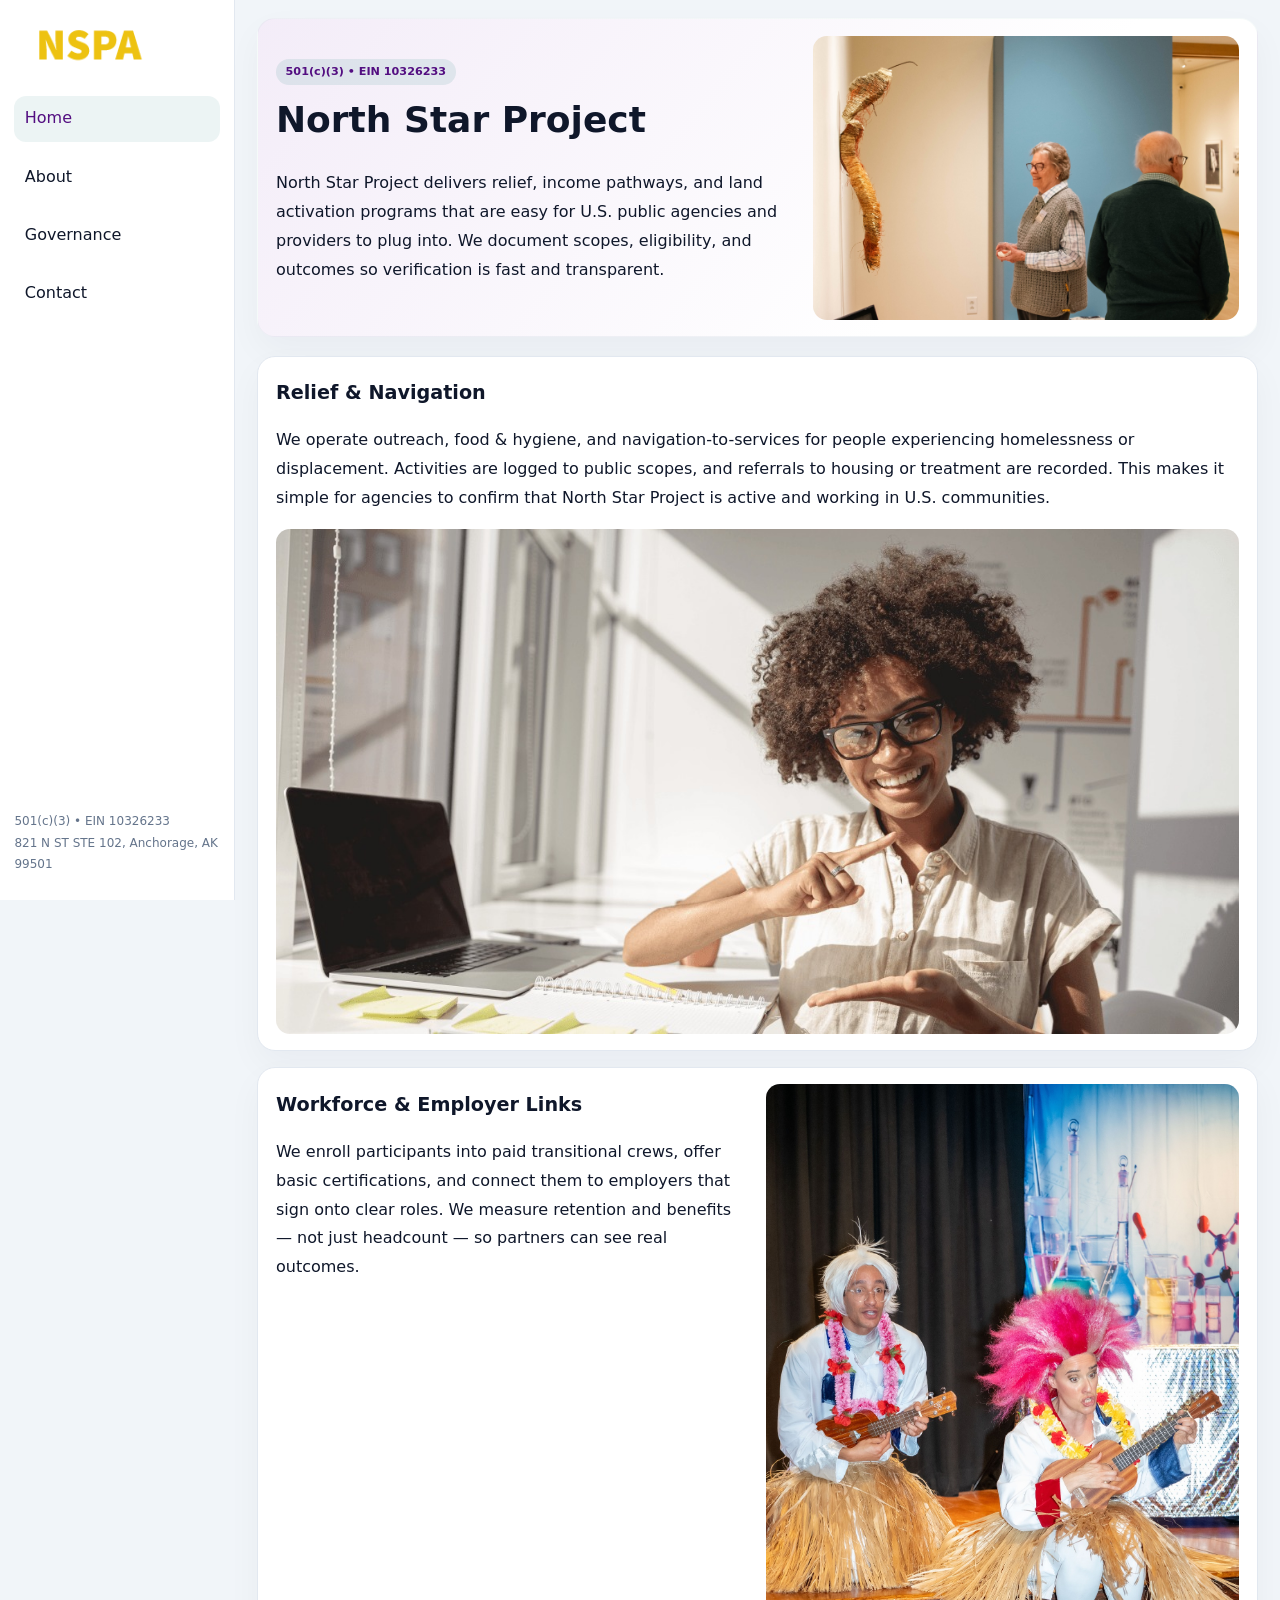
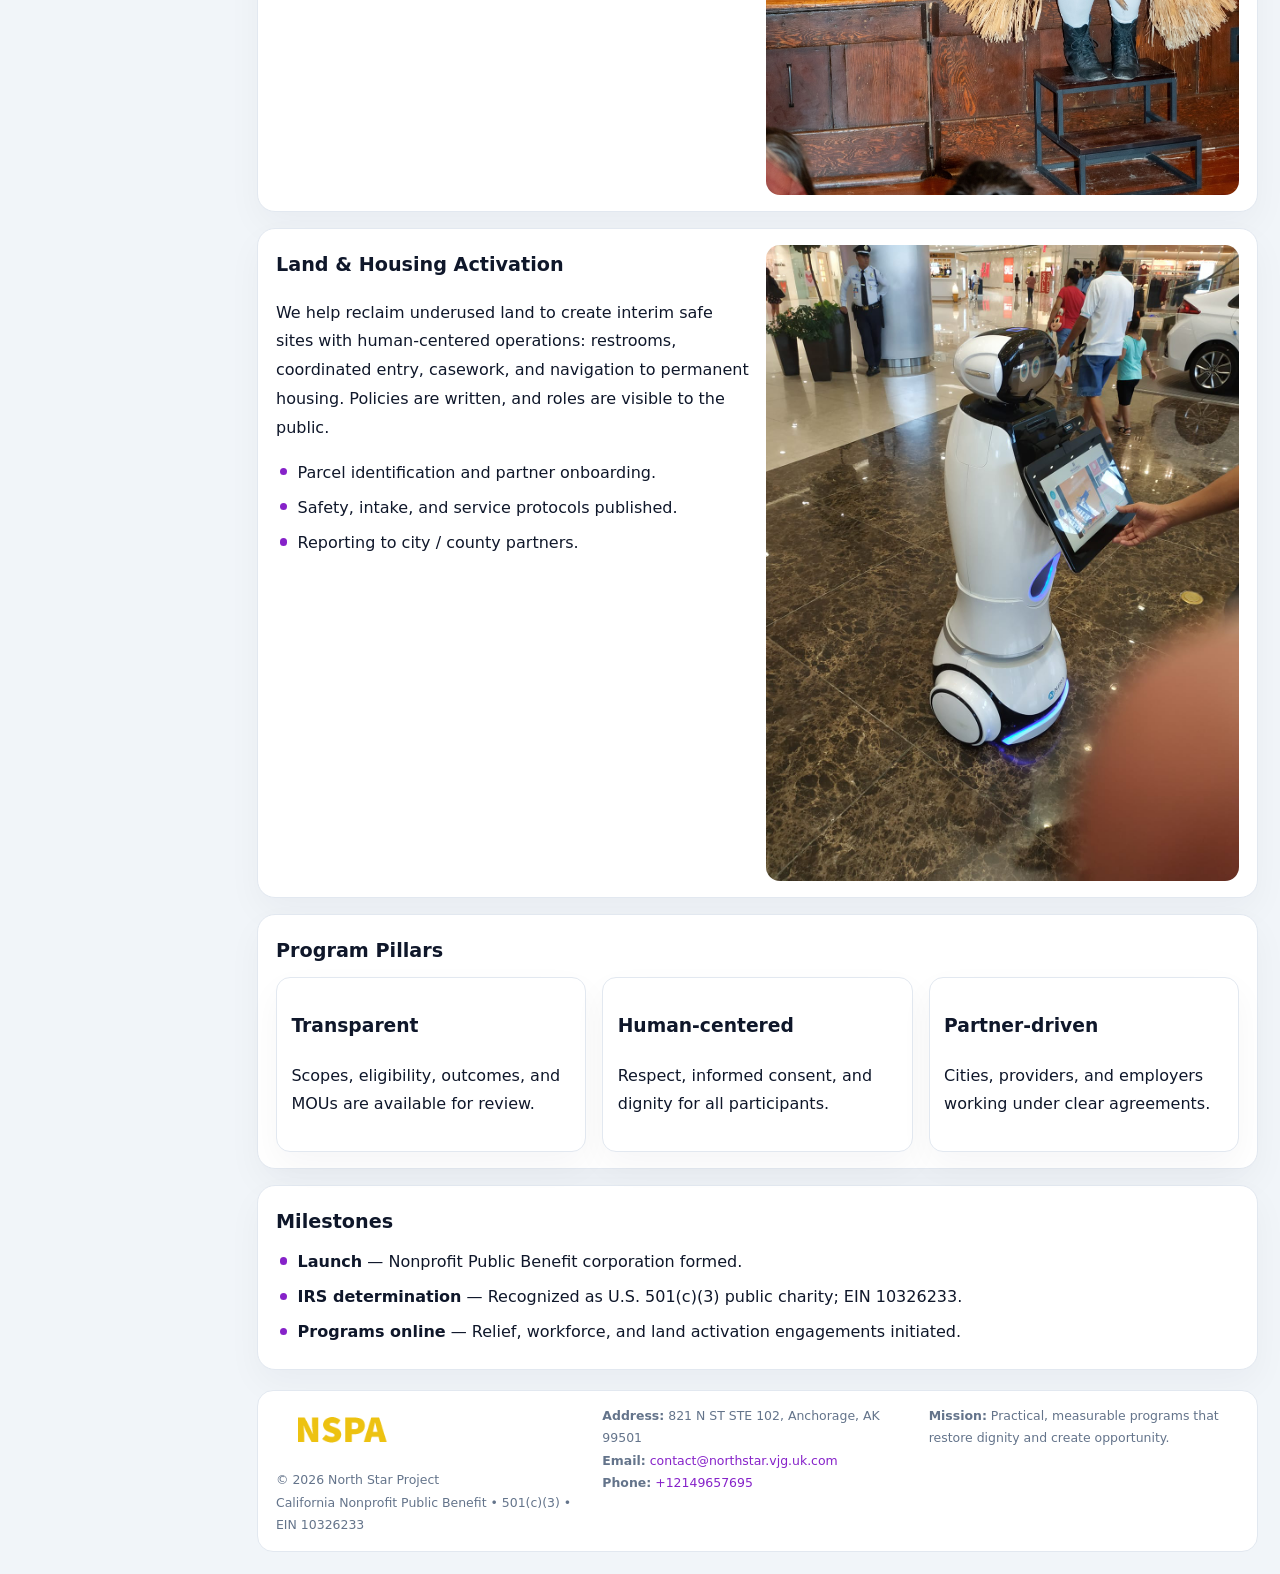
==== index.html @ 91685103 "Initial commit" ====
<!doctype html><html lang="en"><head>
<meta charset="utf-8">
<meta name="viewport" content="width=device-width,initial-scale=1">
<title>North Star Project – Nonprofit • 2025</title>
<link rel="stylesheet" href="assets/styles.css">
<link rel="icon" href="images/logo.png">
<meta name="data-ein" content="10326233">
<meta name="data-name" content="North Star Project">
<meta name="data-email" content="contact@northstar.vjg.uk.com">
<meta name="data-phone" content="+12149657695">
<meta name="data-address" content="821 N ST STE 102,
Anchorage, AK 99501">
<meta name="data-map" content="821+N+ST+STE+102,+Anchorage,+AK+99501">
  <meta name="description" content="We are a 501(c)(3) organization advancing community services, education, and direct relief through transparent programs, local partnerships, and measurable outcomes.">
</head><body>
<div style="position:absolute;left:-9999px;top:-9999px;opacity:0" data-uniq="{{UNIQUE_BLOB}}">
  <span>We are a 501(c)(3) organization advancing community services, education, and direct relief through transparent programs, local partnerships, and measurable outcomes.</span><svg width="12" height="12" viewBox="0 0 12 12" xmlns="http://www.w3.org/2000/svg"><circle cx="6" cy="6" r="5" fill="#0f766e"/></svg><img src="images/land.jpg" width="1" height="1" alt="" loading="lazy"/>
</div>

<div class="layout">
  <aside>
    <div class="c52d4a4ce0f"><a href="index.html"><img src="images/logo.png" alt="North Star Project"></a></div>
    <a class="navlink active" href="index.html">Home</a>
    <a class="navlink" href="about.html">About</a>
    <a class="navlink" href="governance.html">Governance</a>
    <a class="navlink" href="contact.html">Contact</a>
    <div class="info">
      501(c)(3) • EIN 10326233<br>
      821 N ST STE 102,
Anchorage, AK 99501
    </div>
  </aside>

  <main>
    <section class="c4d447d440d">
      <div>
        <span class="c0da8c12f68">501(c)(3) • EIN 10326233</span>
        <h1>North Star Project</h1>
        <p class="cfbb51cc701">North Star Project delivers relief, income pathways, and land activation programs that are easy for U.S. public agencies and providers to plug into. We document scopes, eligibility, and outcomes so verification is fast and transparent.</p>
      </div>
      <img src="images/hero.jpg" alt="Community program">
    </section>

    <section class="section">
      <div class="block">
        <h2>Relief & Navigation</h2>
        <p>We operate outreach, food & hygiene, and navigation-to-services for people experiencing homelessness or displacement. Activities are logged to public scopes, and referrals to housing or treatment are recorded. This makes it simple for agencies to confirm that North Star Project is active and working in U.S. communities.</p>
        <img src="images/relief.jpg" alt="Relief" style="margin-top:.8rem">
      </div>

      <div class="block two-col">
        <div>
          <h2>Workforce & Employer Links</h2>
          <p>We enroll participants into paid transitional crews, offer basic certifications, and connect them to employers that sign onto clear roles. We measure retention and benefits — not just headcount — so partners can see real outcomes.</p>
        </div>
        <div>
          <img src="images/jobs.jpg" alt="Jobs">
        </div>
      </div>

      <div class="block two-col">
        <div>
          <h2>Land & Housing Activation</h2>
          <p>We help reclaim underused land to create interim safe sites with human-centered operations: restrooms, coordinated entry, casework, and navigation to permanent housing. Policies are written, and roles are visible to the public.</p>
          <ul class="timeline">
            <li>Parcel identification and partner onboarding.</li>
            <li>Safety, intake, and service protocols published.</li>
            <li>Reporting to city / county partners.</li>
          </ul>
        </div>
        <div>
          <img src="images/land.jpg" alt="Land activation">
        </div>
      </div>

      <div class="block">
        <h2>Program Pillars</h2>
        <div class="cards">
          <article class="cdfc6190d8c">
            <h3>Transparent</h3>
            <p>Scopes, eligibility, outcomes, and MOUs are available for review.</p>
          </article>
          <article class="cdfc6190d8c">
            <h3>Human-centered</h3>
            <p>Respect, informed consent, and dignity for all participants.</p>
          </article>
          <article class="cdfc6190d8c">
            <h3>Partner-driven</h3>
            <p>Cities, providers, and employers working under clear agreements.</p>
          </article>
        </div>
      </div>

      <div class="block">
        <h2>Milestones</h2>
        <ul class="timeline">
          <li><strong>Launch</strong> — Nonprofit Public Benefit corporation formed.</li>
          <li><strong>IRS determination</strong> — Recognized as U.S. 501(c)(3) public charity; EIN 10326233.</li>
          <li><strong>Programs online</strong> — Relief, workforce, and land activation engagements initiated.</li>
        </ul>
      </div>
    </section>

    <footer>
      <div class="footer-grid">
        <div>
          <img src="images/logo.png" alt="" style="width:130px;margin-bottom:.35rem">
          <div class="small">© <span id="year"></span> North Star Project</div>
          <div class="small">California Nonprofit Public Benefit • 501(c)(3) • EIN 10326233</div>
        </div>
        <div>
          <div class="small"><strong>Address:</strong> 821 N ST STE 102,
Anchorage, AK 99501</div>
          <div class="small"><strong>Email:</strong> <a href="mailto:contact@northstar.vjg.uk.com">contact@northstar.vjg.uk.com</a></div>
          <div class="small"><strong>Phone:</strong> <a href="tel:+12149657695">+12149657695</a></div>
        </div>
        <div>
          <div class="small"><strong>Mission:</strong> Practical, measurable programs that restore dignity and create opportunity.</div>
        </div>
      </div>
    </footer>
  </main>
</div>

<script>
(function(){
  function m(n){const e=document.querySelector('meta[name="'+n+'"]');return e?e.content:'';}
  function h(s){let x=2166136261>>>0;for(let i=0;i<s.length;i++){x^=s.charCodeAt(i);x=(x*16777619)>>>0;}return x>>>0;}
  const key = h((m('data-ein')||m('data-name')||'0').replace(/\s+/g,''));
  const H = key % 360, S = 55 + (key % 20), L = 46;
  const r = document.documentElement;
  r.style.setProperty('--brand',`hsl(${H} ${S}% ${L}%)`);
  r.style.setProperty('--brand-ink',`hsl(${H} ${Math.min(95,S+10)}% ${Math.max(20,L-18)}%)`);
  r.style.setProperty('--soft',`hsl(${H} ${Math.max(35,S-25)}% 95%)`);
  const y=document.getElementById('year');if(y)y.textContent=new Date().getFullYear();
})();
</script>
</body></html>
---- assets/styles.css ----
:root{
  --ink:#0f172a;
  --muted:#64748b;
  --paper:#ffffff;
  --line:#e2e8f0;
  --brand:#0f766e;
  --brand-ink:#115e59;
  --soft:#ecfdf3;
  --r:16px;
  --sh:0 14px 35px rgba(15,23,42,.04);
}
*{box-sizing:border-box}
html,body{height:100%}
body{
  margin:0;
  background:#f1f5f9;
  color:var(--ink);
  font-family:Inter,system-ui,-apple-system,BlinkMacSystemFont,Arial,sans-serif;
  line-height:1.8;
  -webkit-text-size-adjust:100%;
}
img{max-width:100%;height:auto;display:block;border-radius:14px}
a{color:var(--brand);text-decoration:none}
a:hover{text-decoration:underline}

/* LAYOUT WITH SIDEBAR */
.layout{
  display:flex;
  min-height:100vh;
}
aside{
  width:235px;
  background:#fff;
  border-right:1px solid var(--line);
  padding:1rem .9rem 1.5rem;
  position:sticky;
  top:0;
  height:100vh;
  display:flex;
  flex-direction:column;
  gap:.75rem;
}
.c52d4a4ce0f img{width:150px}
.navlink{
  display:block;
  padding:.55rem .65rem;
  border-radius:12px;
  color:var(--ink);
  font-weight:500;
}
.navlink.active,
.navlink:hover{
  background:rgba(15,118,110,.08);
  color:var(--brand-ink);
  text-decoration:none;
}
aside .info{
  margin-top:auto;
  font-size:.75rem;
  color:var(--muted);
}

/* MAIN CONTENT */
main{
  flex:1;
  padding:1.1rem 1.4rem 1.4rem;
  width:100%;
}
.c4d447d440d{
  background:linear-gradient(130deg,var(--soft),#fff 70%);
  border:1px solid rgba(15,118,110,.04);
  border-radius:18px;
  padding:1.1rem 1.1rem 1rem;
  display:grid;
  grid-template-columns:1.1fr .9fr;
  gap:1rem;
  align-items:center;
  box-shadow:var(--sh);
}
.c4d447d440d h1{font-size:clamp(1.6rem,3.1vw,2.25rem);margin:.2rem 0 .5rem}
.c4d447d440d p.lead{color:var(--muted);max-width:540px}
.section{
  margin-top:1.15rem;
}
.block{
  background:#fff;
  border:1px solid var(--line);
  border-radius:18px;
  padding:1rem 1.1rem;
  box-shadow:var(--sh);
  margin-bottom:1rem;
}
h2{font-size:1.2rem;margin:.2rem 0 .5rem}
.c0da8c12f68{
  display:inline-block;
  background:rgba(15,118,110,.1);
  color:var(--brand-ink);
  padding:.2rem .6rem;
  border-radius:999px;
  font-size:.7rem;
  font-weight:600;
}
.two-col{
  display:grid;
  grid-template-columns:1fr 1fr;
  gap:1rem;
}
.cards{
  display:grid;
  grid-template-columns:repeat(auto-fit,minmax(230px,1fr));
  gap:1rem;
}
.cdfc6190d8c{
  background:#fff;
  border:1px solid var(--line);
  border-radius:14px;
  padding:.8rem .9rem 1rem;
  box-shadow:var(--sh);
}
.timeline{list-style:none;margin:.5rem 0 0;padding:0}
.timeline li{position:relative;padding-left:1.35rem;margin:.4rem 0}
.timeline li::before{
  content:"";position:absolute;left:.25rem;top:.6rem;width:.45rem;height:.45rem;
  border-radius:999px;background:var(--brand)
}

/* CONTACT FORM */
button,input,textarea,select{font:inherit}
.contact-form{
  display:grid;grid-template-columns:1fr;gap:12px;max-width:780px;
}
.contact-form .row-2{
  display:grid;grid-template-columns:1fr 1fr;gap:12px;
}
.contact-form input,
.contact-form textarea{
  width:100%;padding:.85rem 1rem;border:1px solid var(--line);
  border-radius:14px;min-height:44px;background:#fff;
}
.contact-form textarea{resize:vertical}
.contact-form button{
  width:auto;justify-self:start;padding:.9rem 1.4rem;background:var(--brand);
  color:#fff;border:0;border-radius:14px;cursor:pointer
}
.contact-form button:hover{background:var(--brand-ink)}

/* FOOTER */
footer{
  margin-top:1.2rem;background:#fff;border:1px solid var(--line);
  border-radius:16px;padding:.9rem 1.1rem
}
.footer-grid{
  display:grid;grid-template-columns:repeat(auto-fit,minmax(220px,1fr));
  gap:1rem
}
.small{color:var(--muted);font-size:.78rem}

/* RESPONSIVE */
@media(max-width:900px){
  .layout{flex-direction:column}
  aside{
    width:100%;height:auto;flex-direction:row;flex-wrap:wrap;
    align-items:center;gap:.5rem 1rem
  }
  aside .info{margin-top:0}
  main{padding:1rem .85rem 1.2rem}
  .c4d447d440d{grid-template-columns:1fr}
  .two-col{grid-template-columns:1fr}
}
@media(max-width:600px){
  .contact-form .row-2{grid-template-columns:1fr}
}
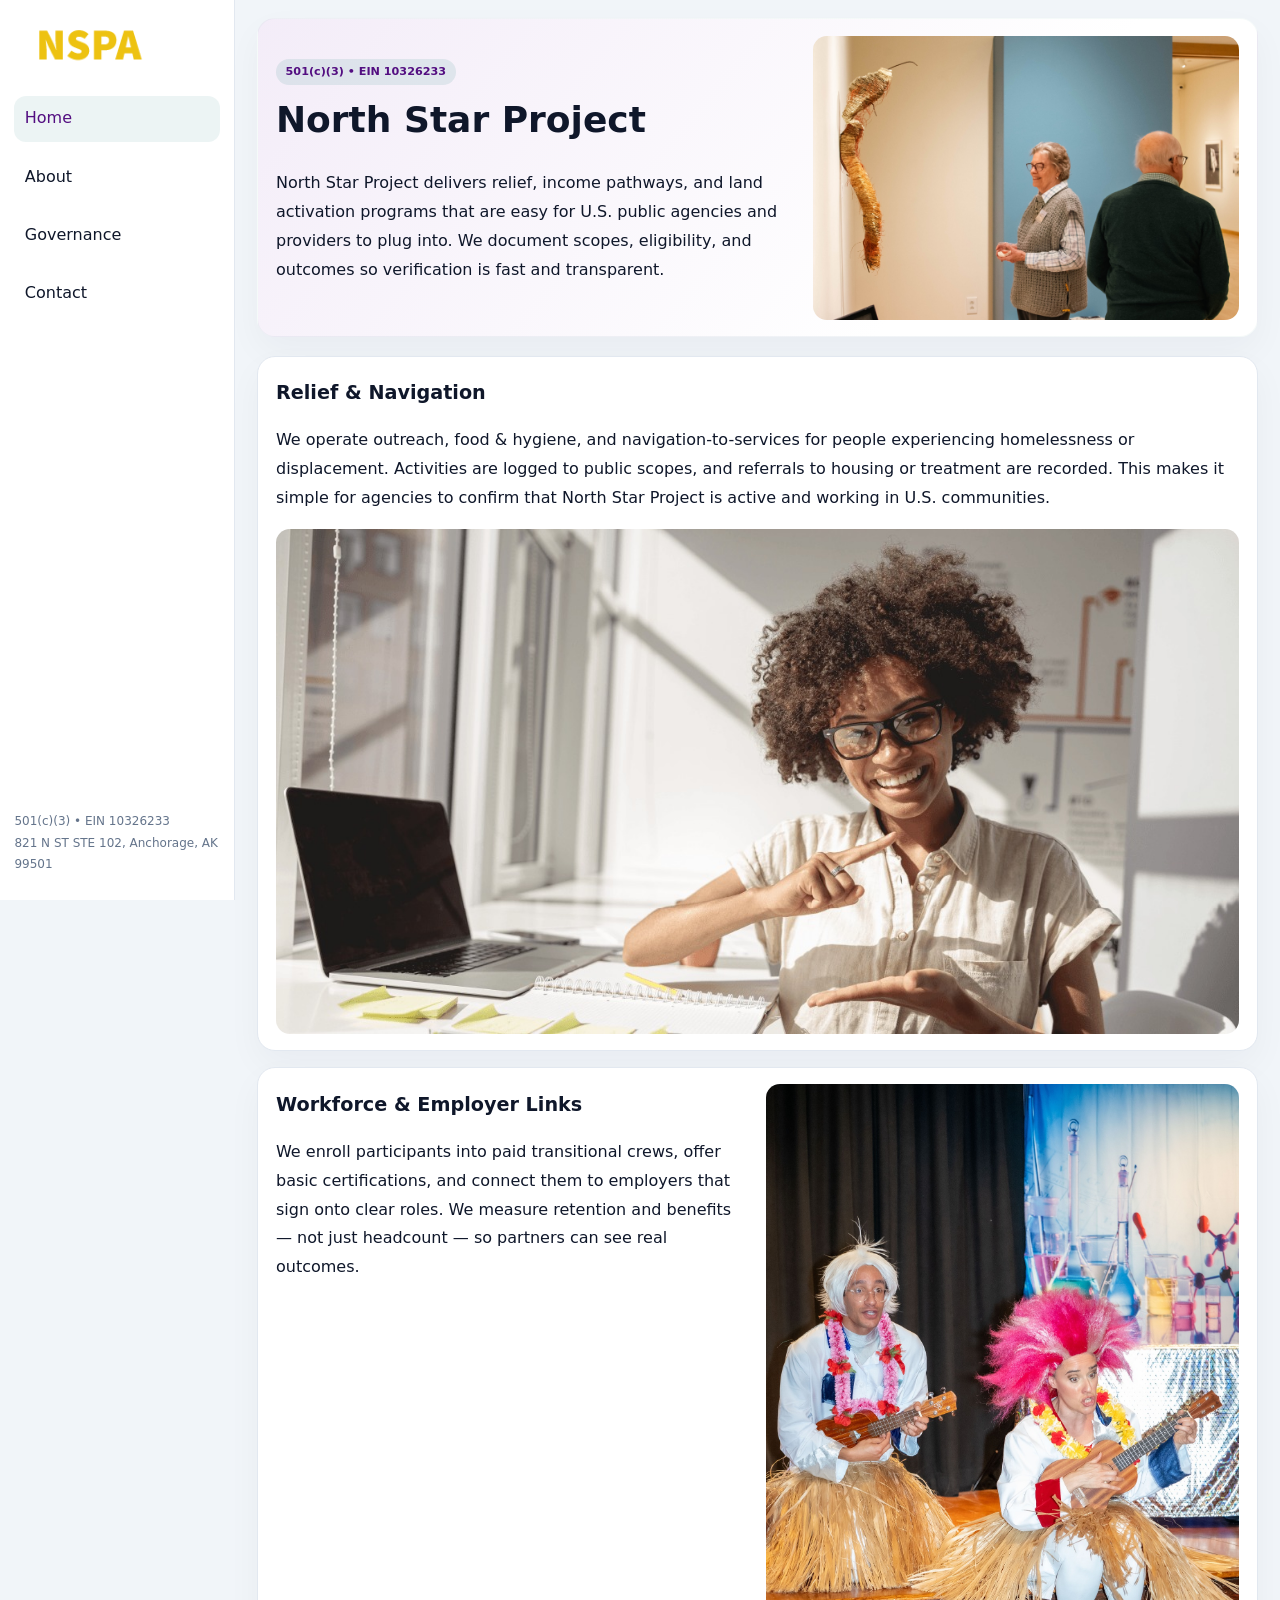
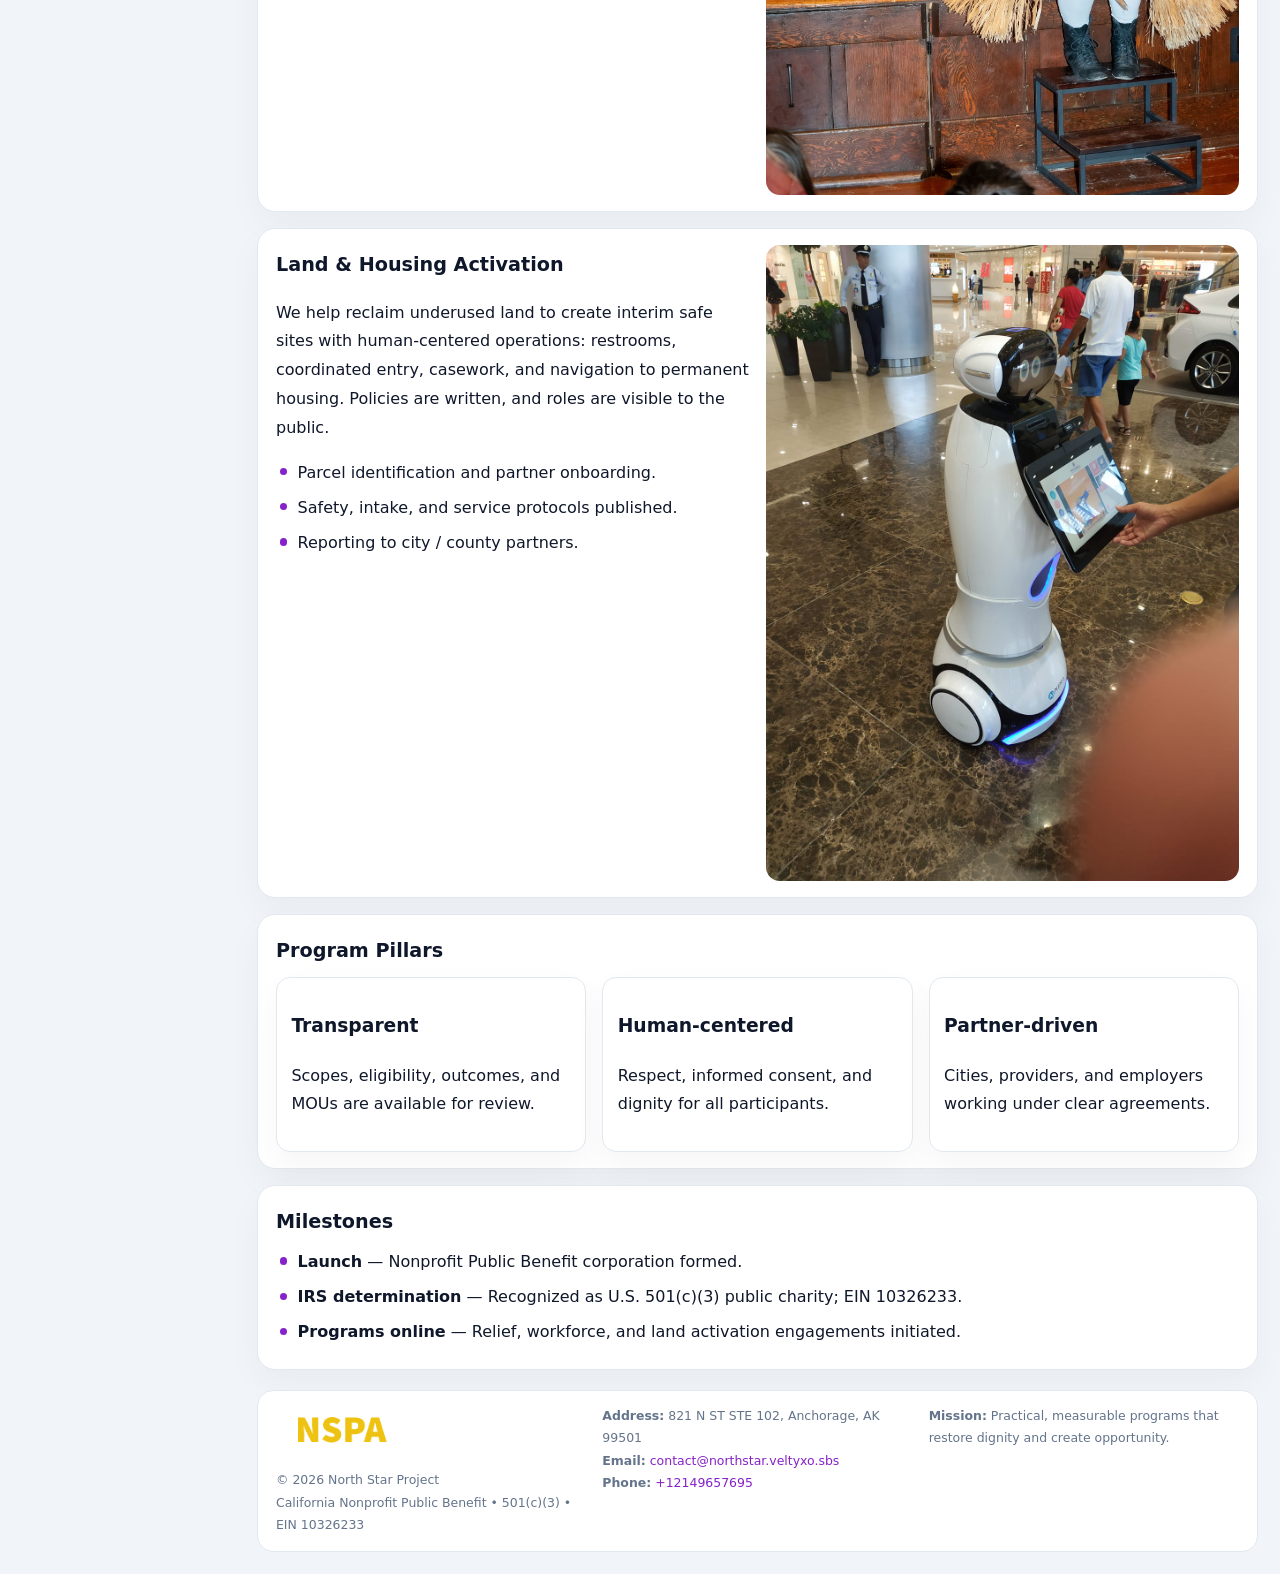
==== commit dd666c78: "Force replace email (safe)" ====
--- a/index.html
+++ b/index.html
@@ -6,7 +6,7 @@
 <link rel="icon" href="images/logo.png">
 <meta name="data-ein" content="10326233">
 <meta name="data-name" content="North Star Project">
-<meta name="data-email" content="contact@northstar.vjg.uk.com">
+<meta name="data-email" content="contact@northstar.veltyxo.sbs">
 <meta name="data-phone" content="+12149657695">
 <meta name="data-address" content="821 N ST STE 102,
 Anchorage, AK 99501">
@@ -111,7 +111,7 @@
         <div>
           <div class="small"><strong>Address:</strong> 821 N ST STE 102,
 Anchorage, AK 99501</div>
-          <div class="small"><strong>Email:</strong> <a href="mailto:contact@northstar.vjg.uk.com">contact@northstar.vjg.uk.com</a></div>
+          <div class="small"><strong>Email:</strong> <a href="contact@northstar.veltyxo.sbs">contact@northstar.veltyxo.sbs</a></div>
           <div class="small"><strong>Phone:</strong> <a href="tel:+12149657695">+12149657695</a></div>
         </div>
         <div>
